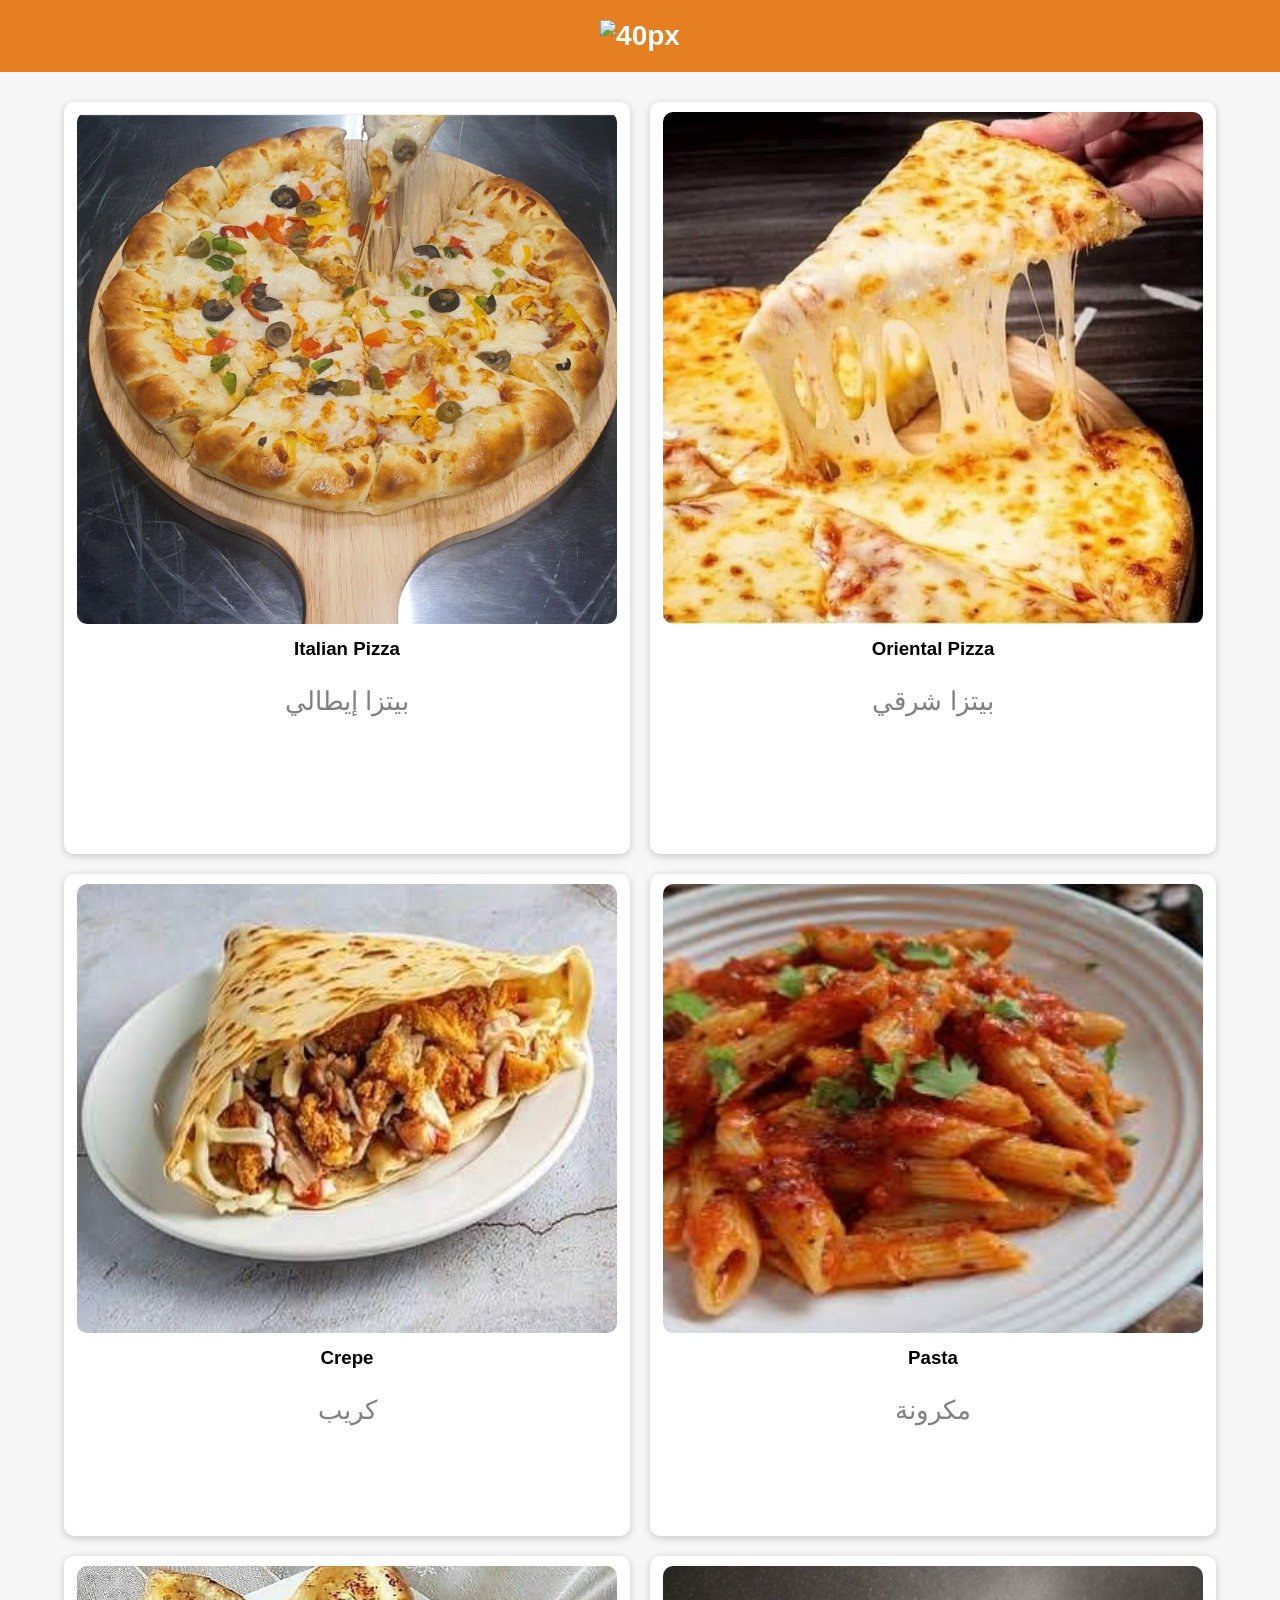
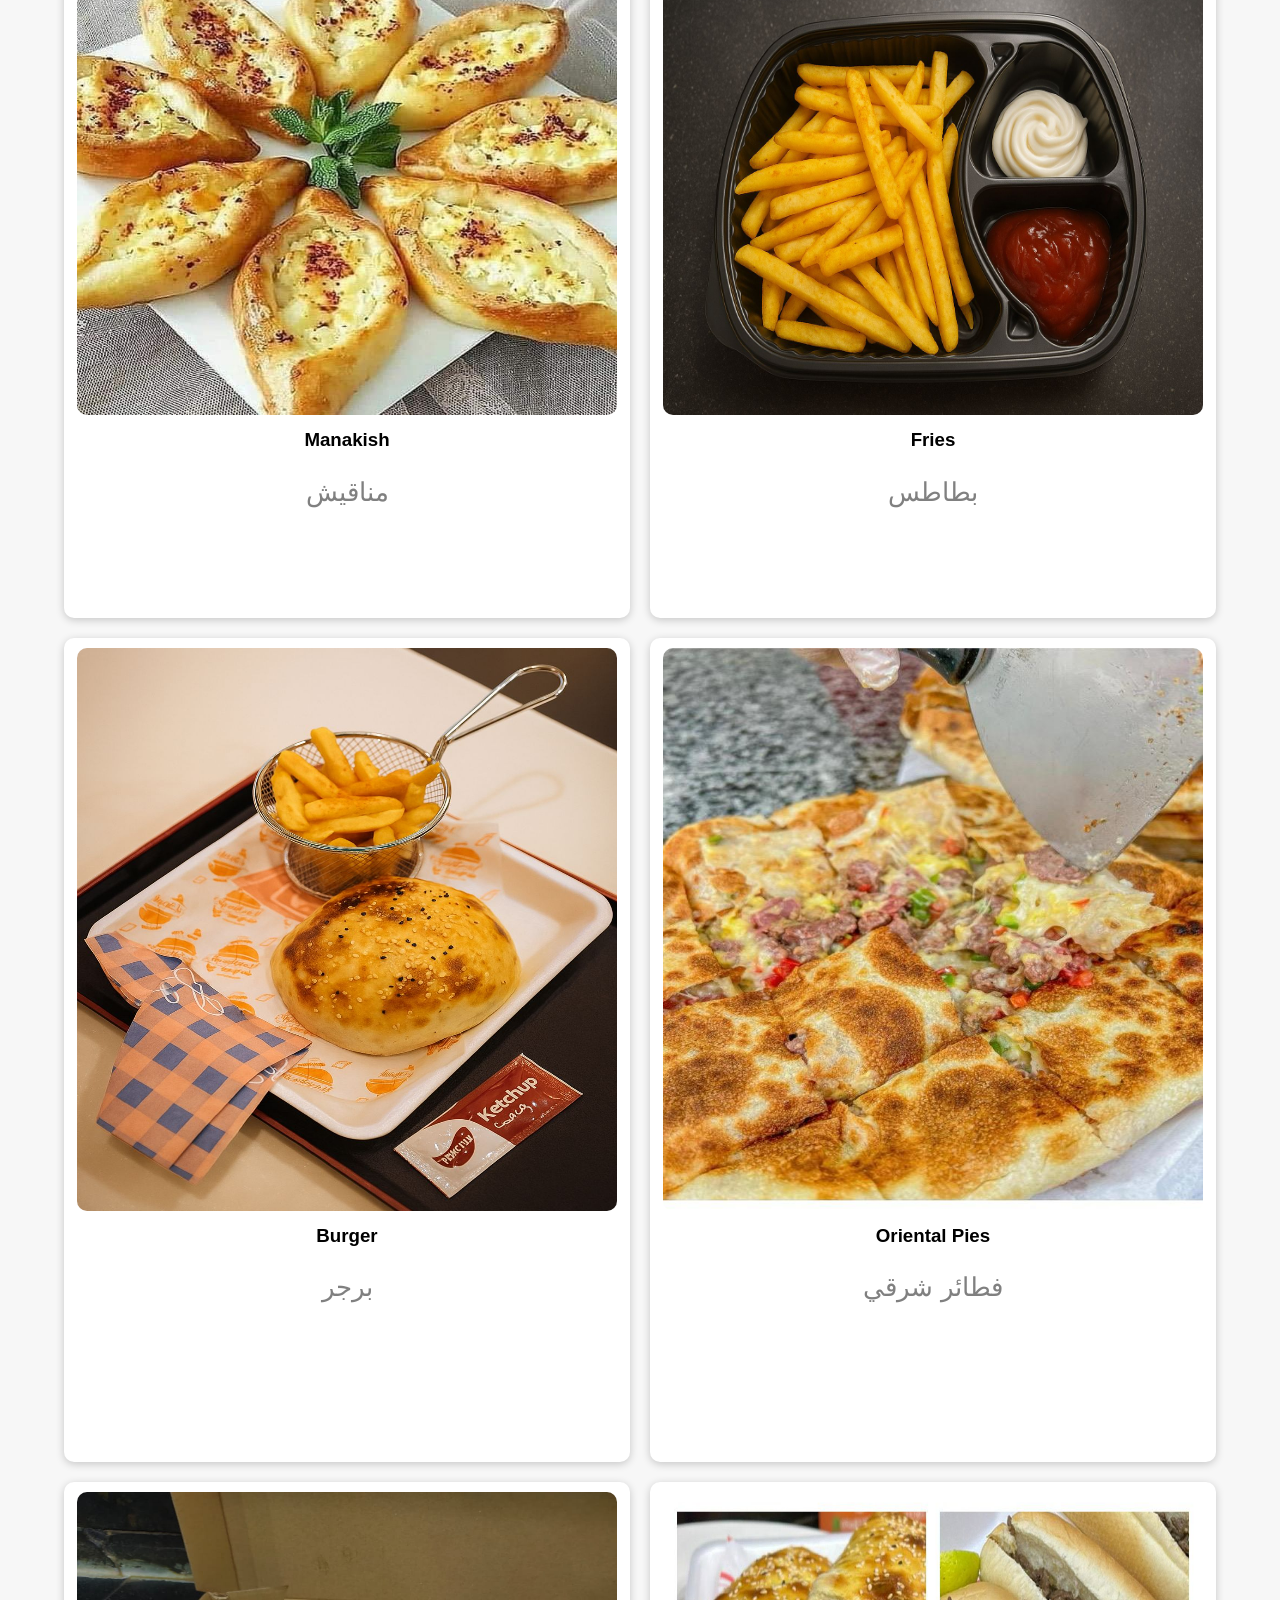
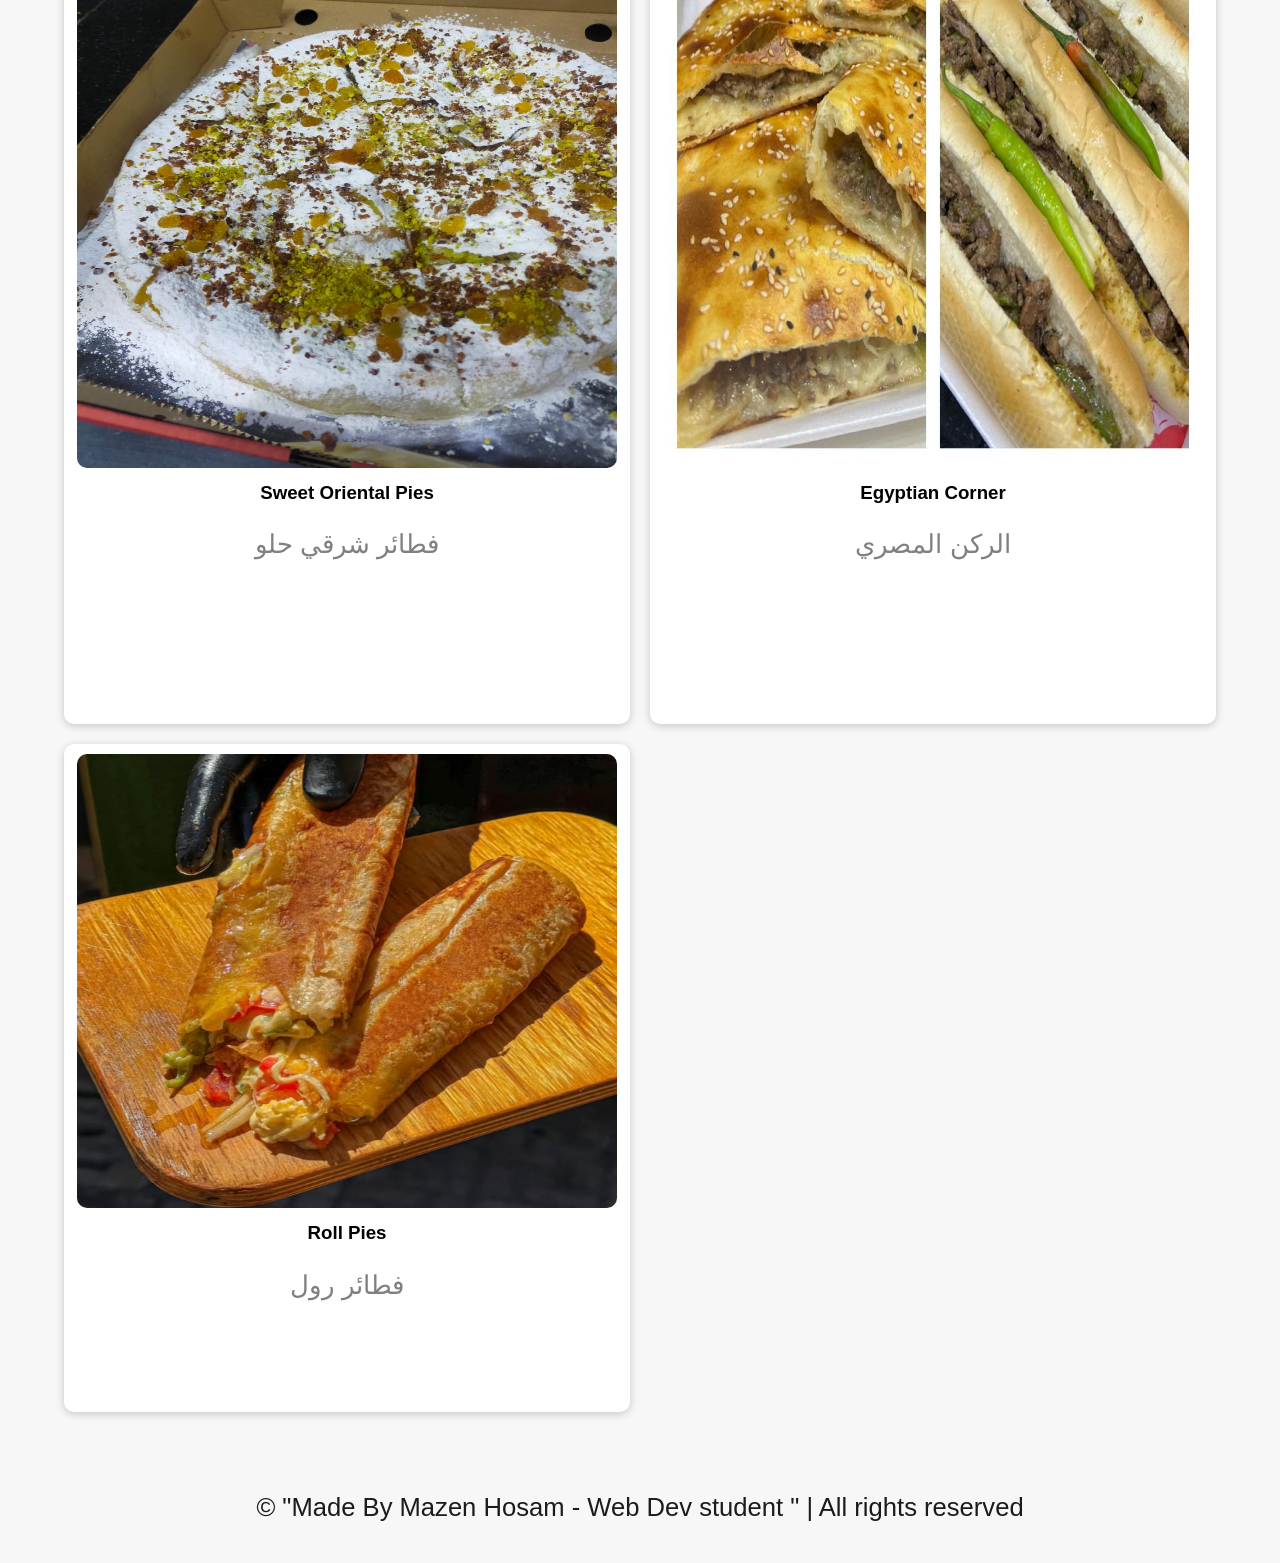
==== index.html @ ce390a66 "my first commit" ====
<!DOCTYPE html>
<html lang="en">
<head>
<meta charset="UTF-8">
<title>Pizza & Crepe Menu</title>
<link rel="stylesheet" href="style.css">

</head>
<body>
<center>
<header><img src="./r" alt="40px" width="170px"></header>
<div class="container">

    <div class="card">
        <img src="./Italian Pizza.jpg" alt="40px" width="170px">
        <h3>Italian Pizza</h3>
        <p>بيتزا إيطالي</p>
    </div>

    <div class="card">
        <img src="./Oriental Pizza.jpg" alt="40px" width="900px">
        <h3>Oriental Pizza</h3>
        <p>بيتزا شرقي</p>
    </div>

    <div class="card">
         <img src="./Crepe .jpg" alt="40px" width="170px">
        <h3>Crepe</h3>
        <p>كريب</p>
    </div>

    <div class="card">
         <img src="./Pasta.jpeg" alt="40px" width="170px">
        <h3>Pasta</h3>
        <p>مكرونة</p>
    </div>

    <div class="card">
         <img src="./Manakish .jpg" alt="40px" width="170px">
        <h3>Manakish</h3>
        <p>مناقيش</p>
    </div>

    <div class="card">
         <img src="./Fries.jpg" alt="40px" width="170px">
        <h3>Fries</h3>
        <p>بطاطس</p>
    </div>

    <div class="card">
         <img src="./Sub Burger.jpg" alt="40px" width="170px">
        <h3>Burger</h3>
        <p>برجر</p>
    </div>

    <div class="card">
         <img src="./Oriental pies .jpg" alt="40px" width="170px">
        <h3>Oriental Pies</h3>
        <p>فطائر شرقي</p>
    </div>

    <div class="card">
         <img src="./Sweet oriental pies .jpg" alt="40px" width="170px">
        <h3>Sweet Oriental Pies</h3>
        <p>فطائر شرقي حلو</p>
    </div>

    <div class="card">
         <img src="./Egyption Corner .jpg" alt="40px" width="170px">
        <h3>Egyptian Corner</h3>
        <p>الركن المصري</p>
    </div>

    <div class="card">
        <img src="./Roll Pies.jpg" alt="40px" width="170px">
        <h3>Roll Pies</h3>
        <p>فطائر رول</p>
    </div>

</div>
<main>

<footer>
<p>&copy; "Made By Mazen Hosam - Web Dev  student " | All rights reserved </p>
</footer>

</center>

</body>
</html>
---- style.css ----
*{
    box-sizing: border-box;
}
body{
    font-family: Arial;
    margin:0;
    background:#f7f7f7;
}

header{
    background:#e67e22;
    color:white;
    text-align:center;
    padding:20px;
    font-size:28px;
    font-weight:bold;
}

.container{
    width:90%;
    margin:auto;
    display:grid;
    grid-template-columns: 1fr 1fr 1fr 1fr;
    gap:20px;
    margin-top:30px;

}

.card{
    background:white;
    border-radius:10px;
    box-shadow:0 2px 8px rgba(0,0,0,0.2);
    text-align:center;
    padding:10px;
    transition:0.3s;

}

.card:hover{
    transform:scale(1.05);
}

.card img{
    width: 99%;
    height:70%;
    border-radius:10px;
}

.card h3{
    margin:10px 0 5px;
}

.card p{
    color:gray;
    margin-bottom:10px;
    font-size: 2vw;
}

footer{
    text-align:center;
    padding:15px;
    margin-top:40px;
    color:rgb(27, 27, 27);
    font-size: 2vw;
}
@media (max-width: 1500px){
    .container{
        grid-template-columns: 1fr 1fr;
    }
}
@media (max-width: 750px){
    .container{
        grid-template-columns: 1fr ;
    }
}
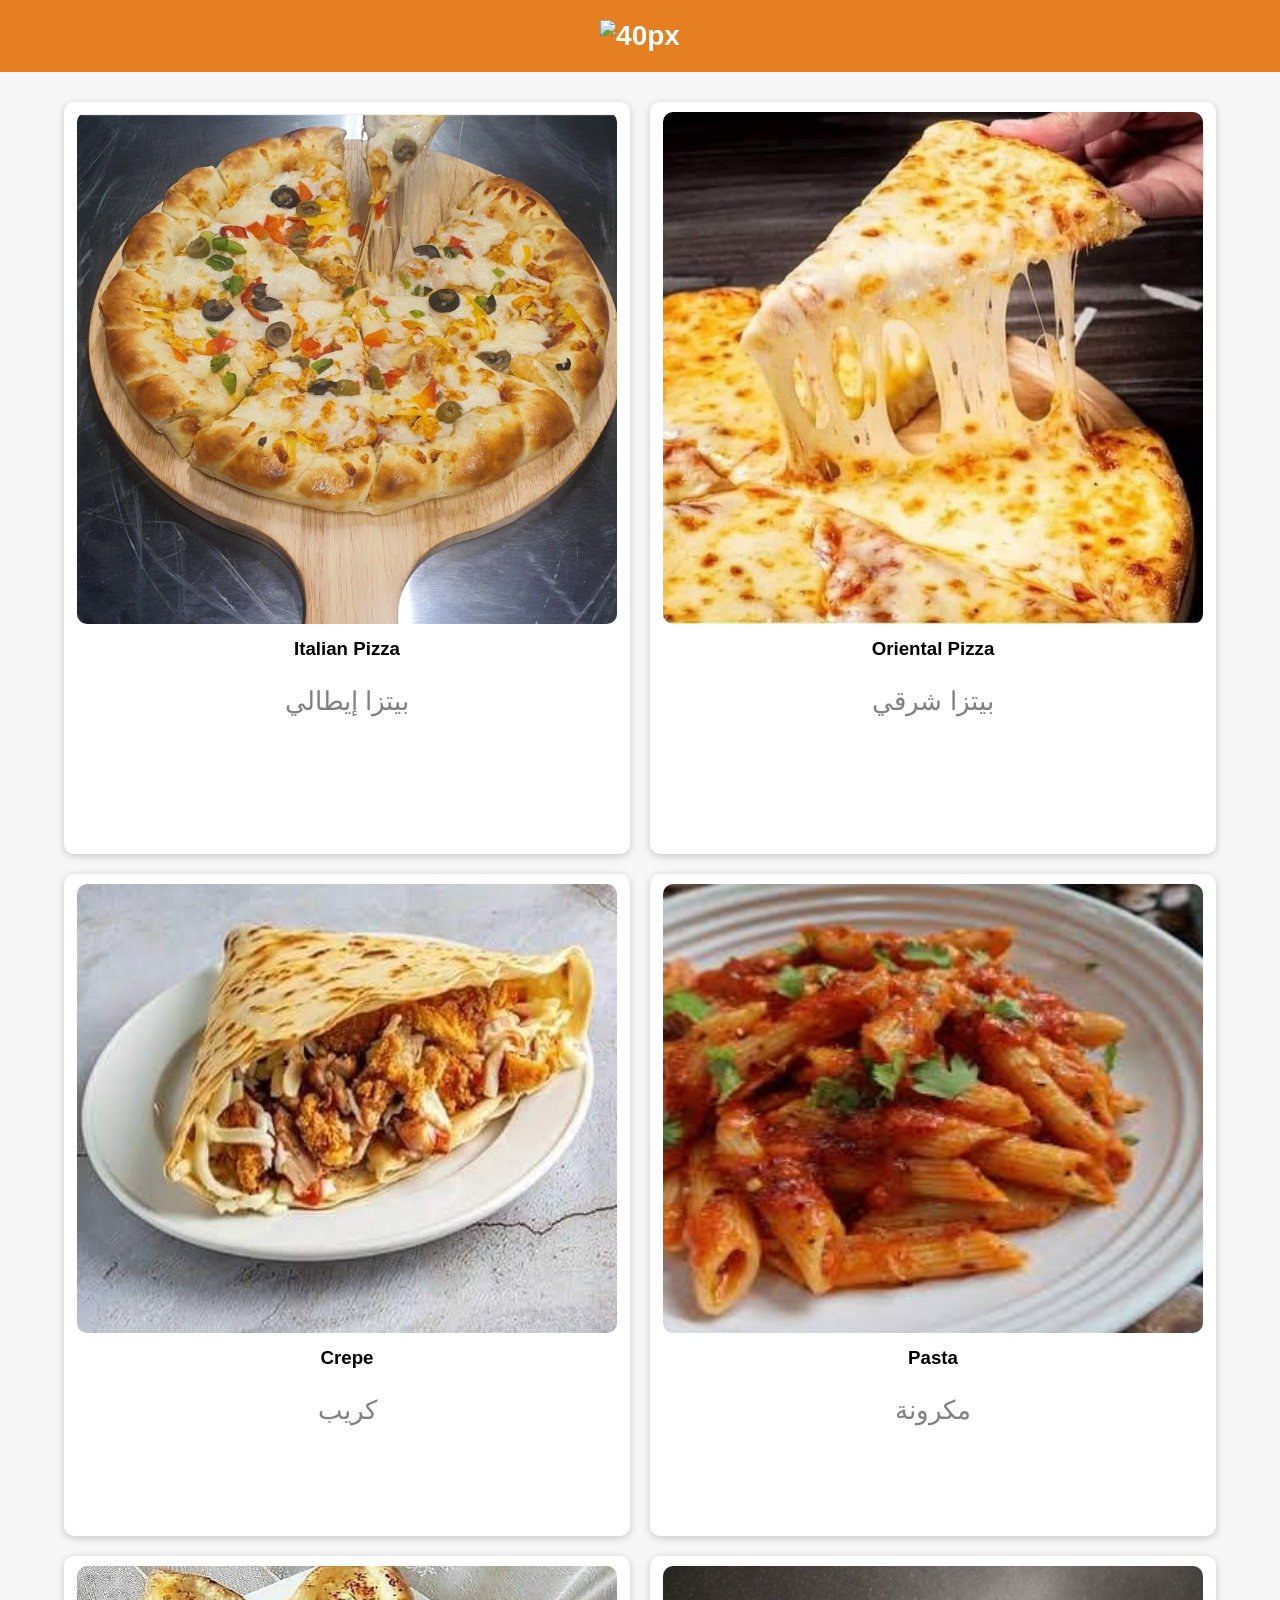
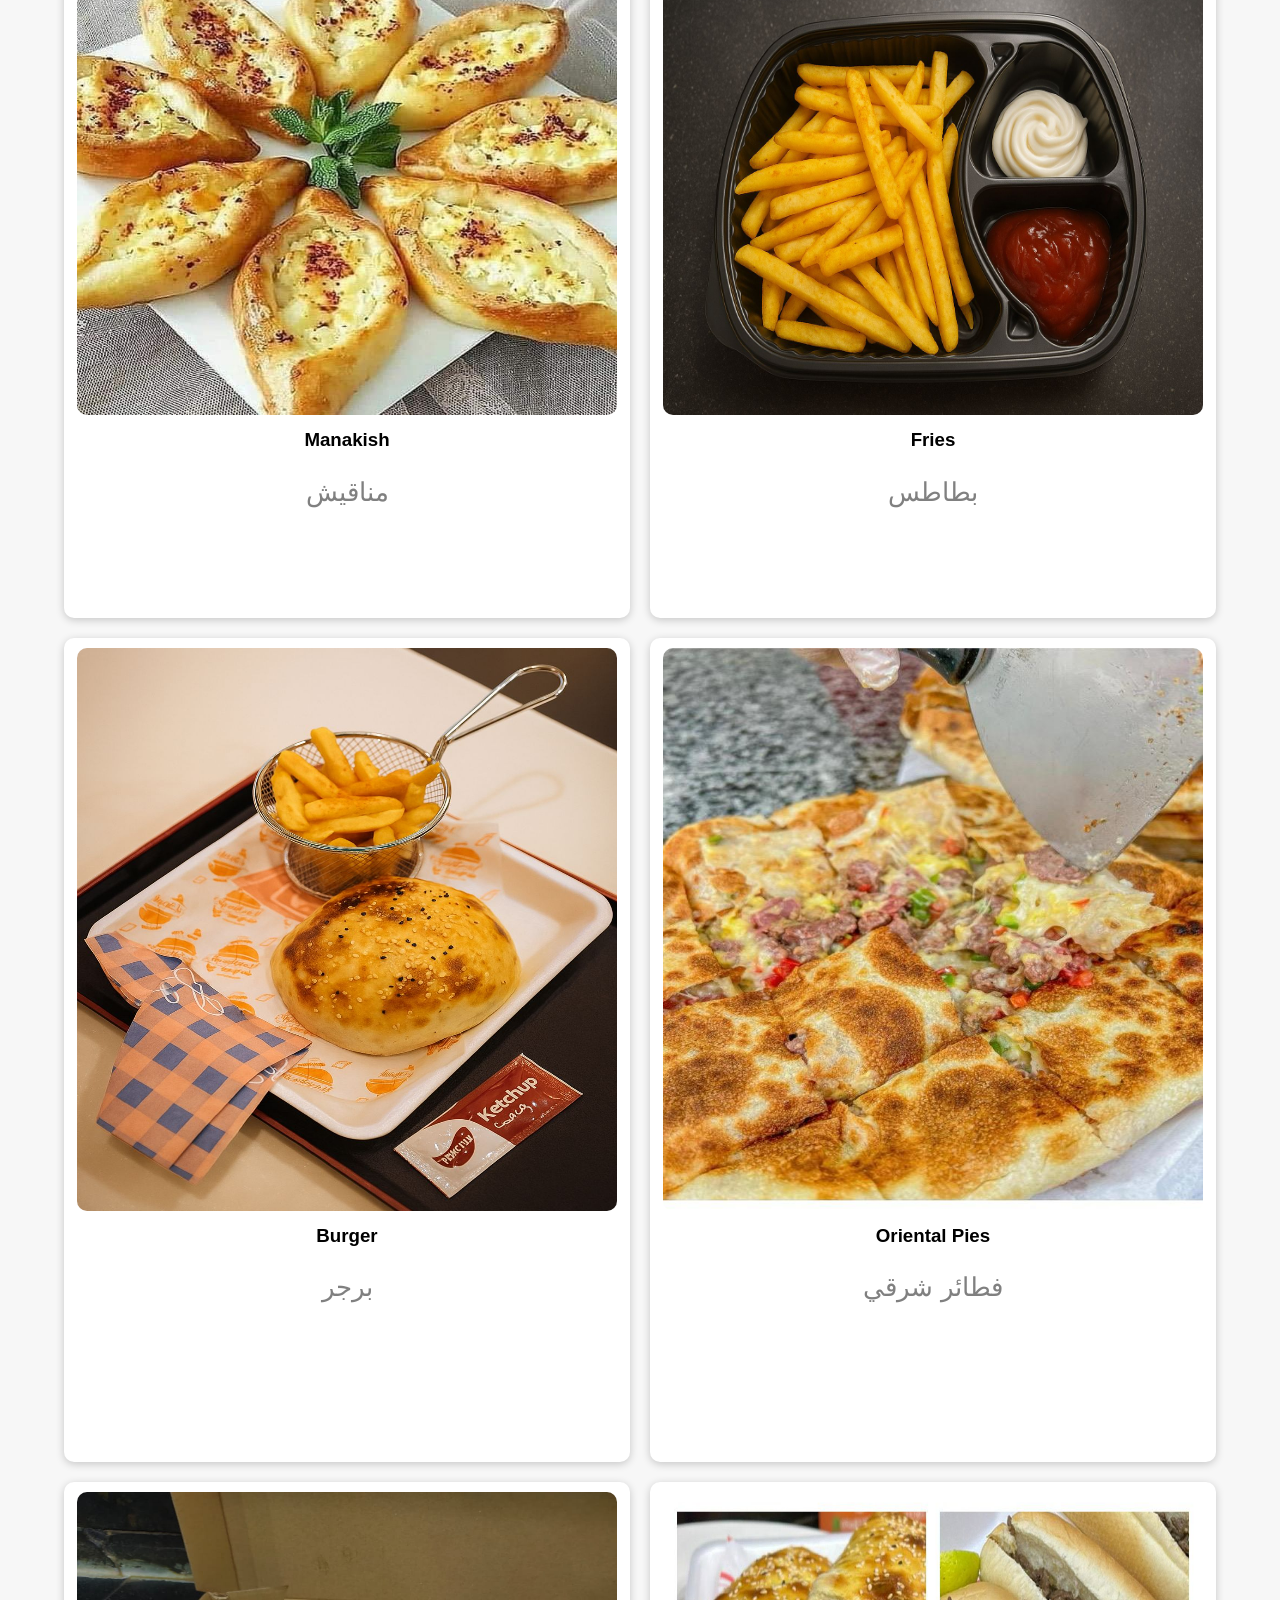
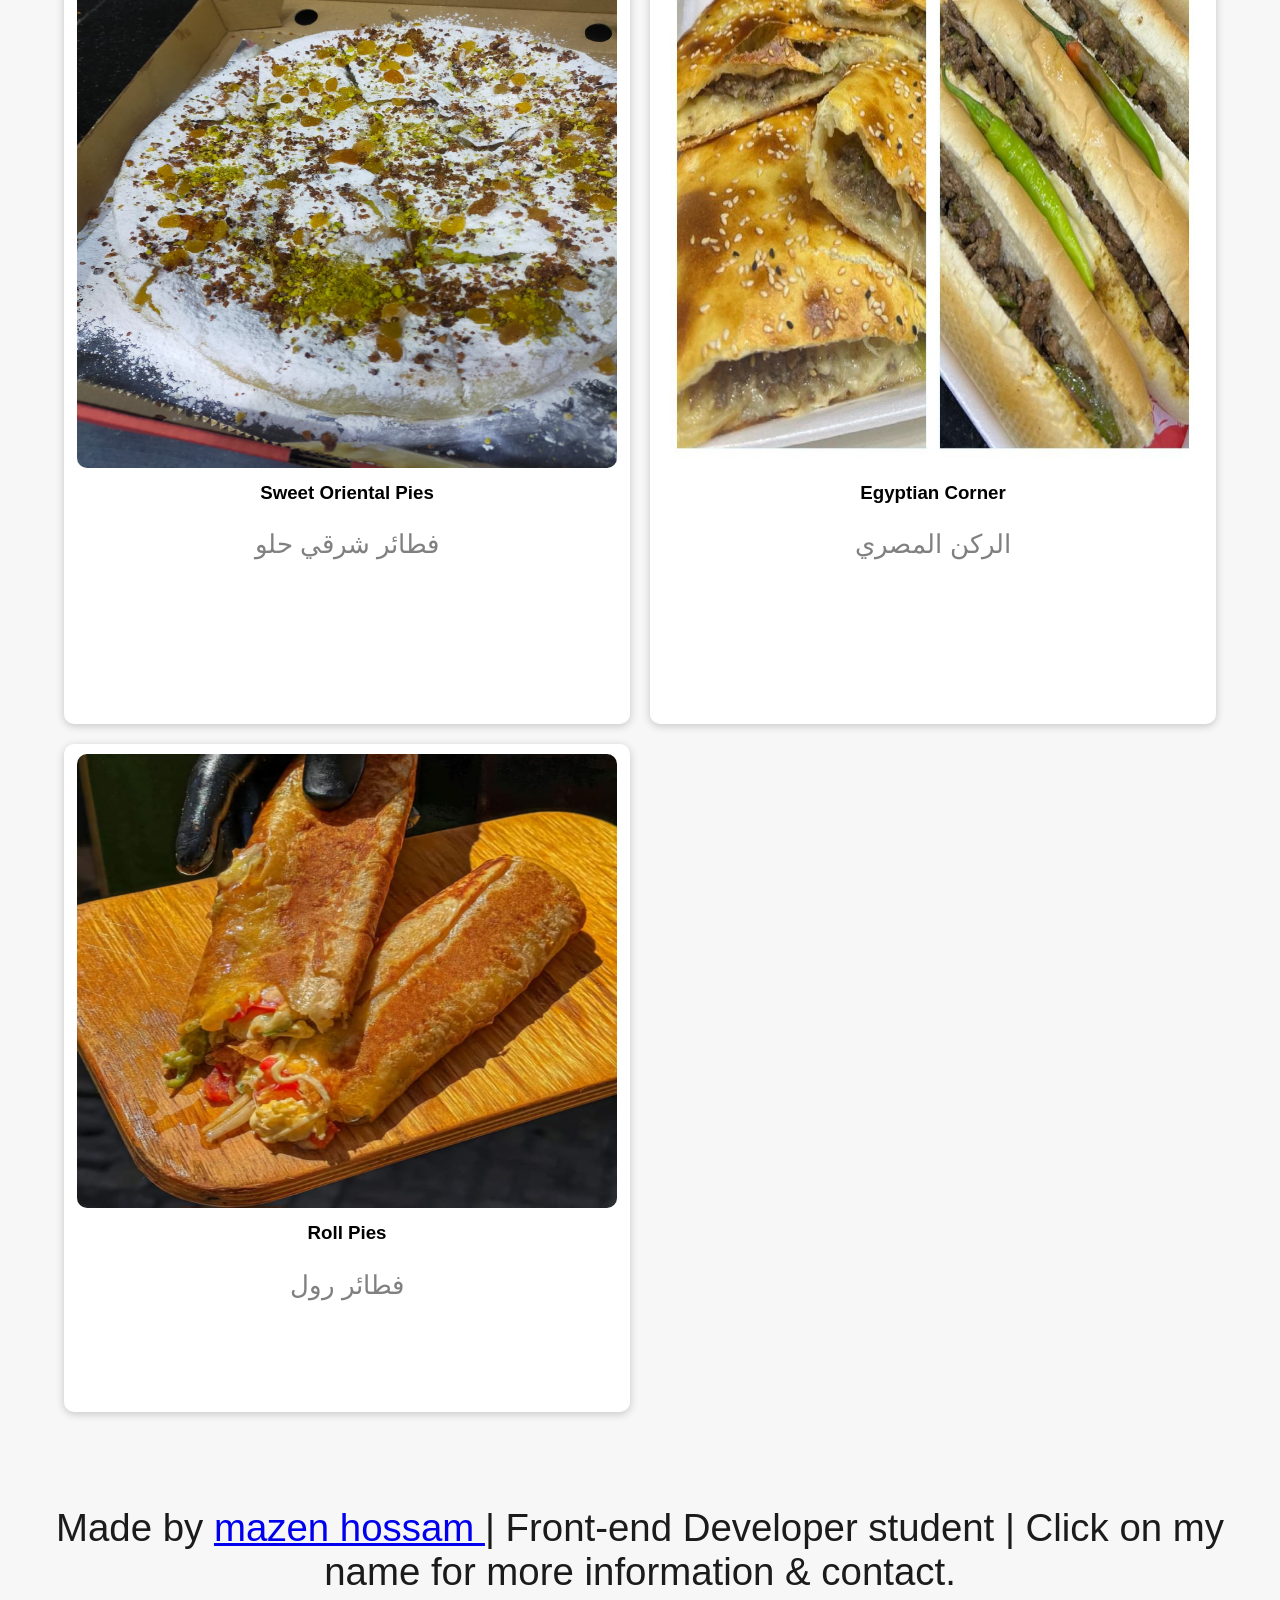
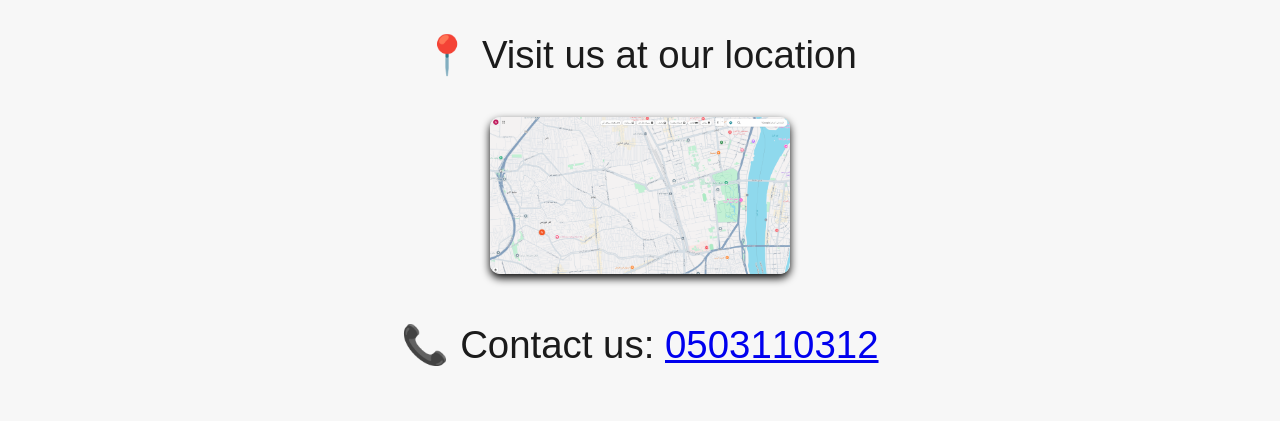
==== commit 11d484e2: "change in footer" ====
--- a/index.html
+++ b/index.html
@@ -12,78 +12,104 @@
 <div class="container">
 
     <div class="card">
-        <img src="./Italian Pizza.jpg" alt="40px" width="170px">
+      <a href="./Italian pizza.html"> <img src="./Italian Pizza.jpg" alt="40px" width="170px"></a> 
         <h3>Italian Pizza</h3>
         <p>بيتزا إيطالي</p>
     </div>
 
     <div class="card">
-        <img src="./Oriental Pizza.jpg" alt="40px" width="900px">
+        <a href="./oriental pizza.html"><img src="./Oriental Pizza.jpg" alt="40px" width="900px"></a>
         <h3>Oriental Pizza</h3>
         <p>بيتزا شرقي</p>
     </div>
 
     <div class="card">
-         <img src="./Crepe .jpg" alt="40px" width="170px">
+         <a href="./Crepe.html"><img src="./Crepe .jpg" alt="40px" width="170px"></a>
         <h3>Crepe</h3>
         <p>كريب</p>
     </div>
 
     <div class="card">
-         <img src="./Pasta.jpeg" alt="40px" width="170px">
+         <a href="./Pasta.html"><img src="./Pasta.jpeg" alt="40px" width="170px"></a>
         <h3>Pasta</h3>
         <p>مكرونة</p>
     </div>
 
     <div class="card">
-         <img src="./Manakish .jpg" alt="40px" width="170px">
+        <a href="./Manakish.html"><img src="./Manakish .jpg" alt="40px" width="170px"></a>
         <h3>Manakish</h3>
         <p>مناقيش</p>
     </div>
 
     <div class="card">
-         <img src="./Fries.jpg" alt="40px" width="170px">
+<a href="./Fries.html"><img src="./Fries.jpg" alt="40px" width="170px"></a>
         <h3>Fries</h3>
         <p>بطاطس</p>
     </div>
 
     <div class="card">
-         <img src="./Sub Burger.jpg" alt="40px" width="170px">
+         <a href="./Sub Burger.html"><img src="./Sub Burger.jpg" alt="40px" width="170px"></a>
         <h3>Burger</h3>
         <p>برجر</p>
     </div>
 
     <div class="card">
-         <img src="./Oriental pies .jpg" alt="40px" width="170px">
+         <a href="./Oriental pies.html"><img src="./Oriental pies .jpg" alt="40px" width="170px"></a>
         <h3>Oriental Pies</h3>
         <p>فطائر شرقي</p>
     </div>
 
     <div class="card">
-         <img src="./Sweet oriental pies .jpg" alt="40px" width="170px">
+         <a href="./Sweet oriental pies.html"><img src="./Sweet oriental pies .jpg" alt="40px" width="170px"></a>
         <h3>Sweet Oriental Pies</h3>
         <p>فطائر شرقي حلو</p>
     </div>
 
     <div class="card">
-         <img src="./Egyption Corner .jpg" alt="40px" width="170px">
+         <a href="./Egyption Corner.html"><img src="./Egyption Corner .jpg" alt="40px" width="170px"></a>
         <h3>Egyptian Corner</h3>
         <p>الركن المصري</p>
     </div>
 
     <div class="card">
-        <img src="./Roll Pies.jpg" alt="40px" width="170px">
+        <a href="./Roll pies.html"><img src="./Roll Pies.jpg" alt="40px" width="170px"></a>
         <h3>Roll Pies</h3>
         <p>فطائر رول</p>
     </div>
 
 </div>
 <main>
-
 <footer>
-<p>&copy; "Made By Mazen Hosam - Web Dev  student " | All rights reserved </p>
-</footer>
-
+      <div>
+        <p>
+          Made by
+          <a href="https://mazen hossam.github.io/web-profile/" target="_blank">
+            mazen hossam
+          </a>
+          | Front-end Developer student | Click on my name for more information
+          & contact.
+        </p>
+      </div>
+      <div style="margin-top: 20px">
+        <p>📍 Visit us at our location</p>
+        <a
+          href="https://maps.app.goo.gl/pi8gxudAt8wmiHLN6"
+          target="_blank"
+        >
+          <img
+            src="./Capture.PNG"
+            alt="موقعنا على الخريطة"
+            style="
+              max-width: 300px;
+              width: 100%;
+              border-radius: 10px;
+              box-shadow: 0 4px 8px rgb(0, 0, 0);
+            "
+          />
+        </a>
+      </div>
+      <p>📞 Contact us: <a href="tel:0503110312">0503110312</a></p>
+    </footer>
 </center>
 
 </body>
--- a/style.css
+++ b/style.css
@@ -62,7 +62,10 @@
     padding:15px;
     margin-top:40px;
     color:rgb(27, 27, 27);
-    font-size: 2vw;
+    font-size:3vw;
+}
+.menu-item{
+    
 }
 @media (max-width: 1500px){
     .container{
